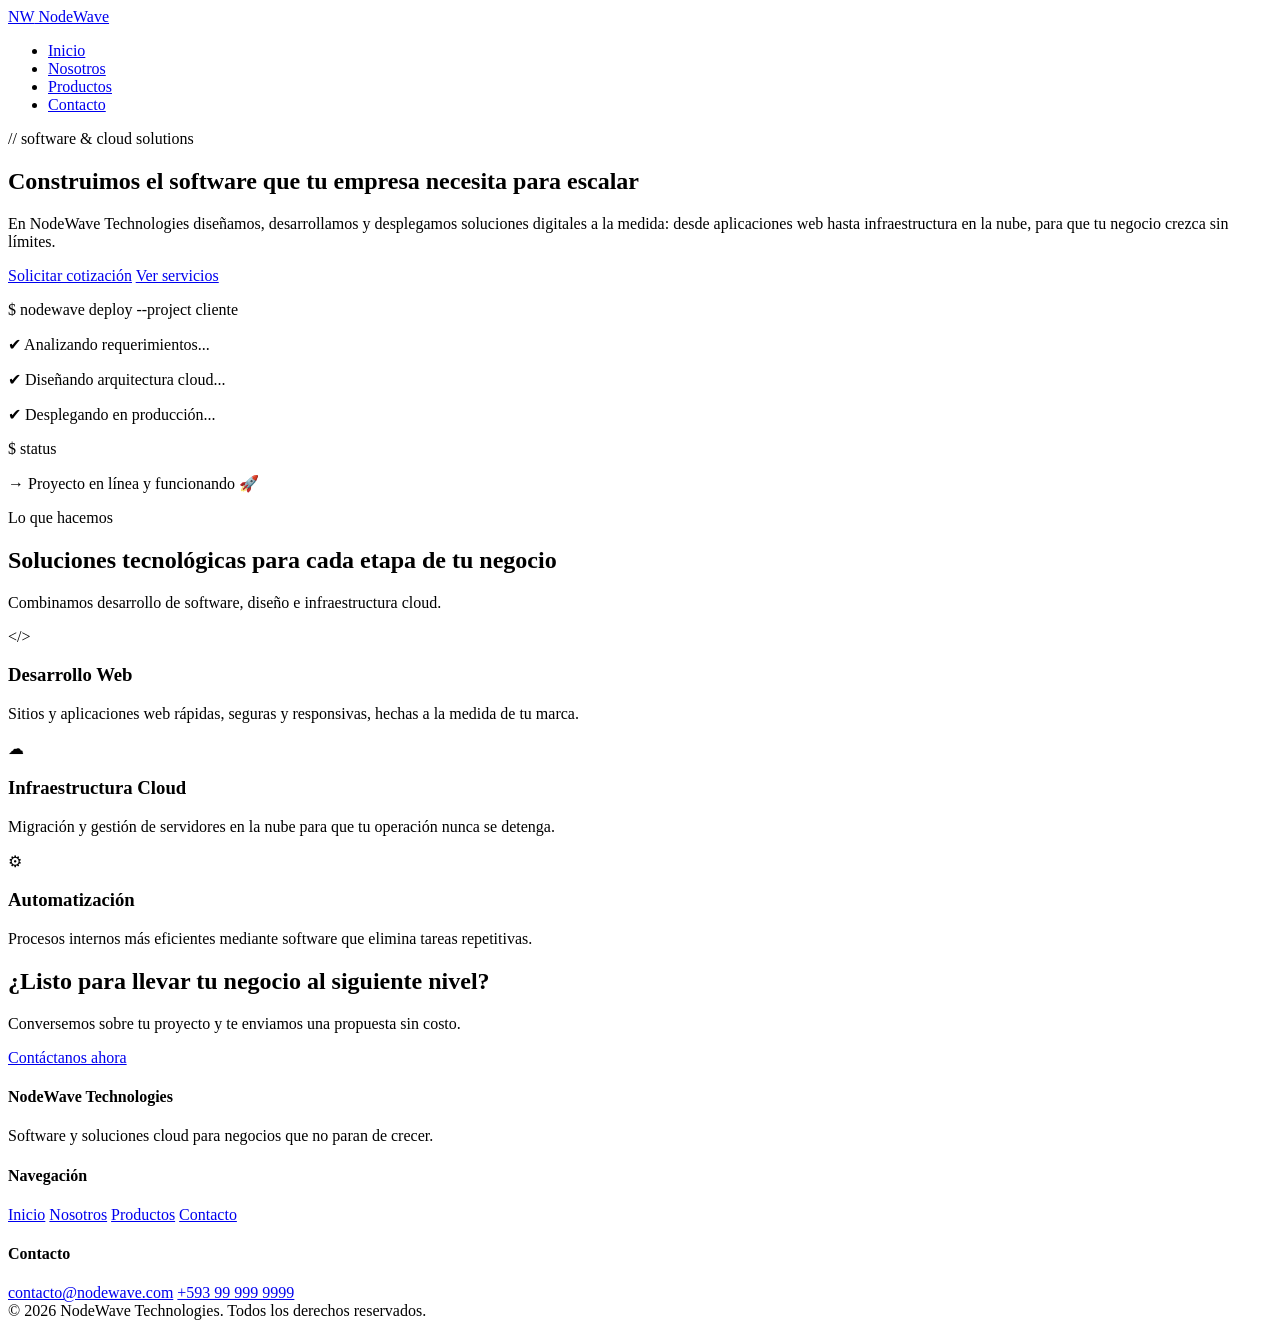
==== index.html @ 9ba6ab9f "CREE INDEX" ====
<!DOCTYPE html>
<html lang="es">
<head>
  <meta charset="UTF-8">
  <meta name="viewport" content="width=device-width, initial-scale=1.0">
  <title>NodeWave Technologies | Software y soluciones cloud</title>
  <link rel="stylesheet" href="assets/css/style.css">
</head>
<body>

  <!-- ===================== HEADER ===================== -->
  <header class="site-header">
    <div class="container nav-wrapper">
      <a href="index.html" class="logo">
        <span class="logo-mark">NW</span>
        NodeWave
      </a>
      <nav>
        <ul class="nav-menu">
          <li><a href="index.html" class="active">Inicio</a></li>
          <li><a href="nosotros.html">Nosotros</a></li>
          <li><a href="productos.html">Productos</a></li>
          <li><a href="contacto.html">Contacto</a></li>
        </ul>
      </nav>
    </div>
  </header>

  <main>
    <!-- ===================== BANNER PRINCIPAL ===================== -->
    <section class="hero container">
      <div class="hero-grid">
        <div class="hero-text">
          <p class="eyebrow">// software &amp; cloud solutions</p>
          <h1>Construimos el software que tu empresa necesita para escalar</h1>
          <p>
            En NodeWave Technologies diseñamos, desarrollamos y desplegamos
            soluciones digitales a la medida: desde aplicaciones web hasta
            infraestructura en la nube, para que tu negocio crezca sin límites.
          </p>
          <div class="hero-actions">
            <a href="contacto.html" class="btn btn-primary">Solicitar cotización</a>
            <a href="productos.html" class="btn btn-outline">Ver servicios</a>
          </div>
        </div>

        <!-- Elemento distintivo: panel tipo terminal -->
        <div class="terminal">
          <div class="terminal-bar">
            <span class="terminal-dot"></span>
            <span class="terminal-dot"></span>
            <span class="terminal-dot"></span>
          </div>
          <div class="terminal-body">
            <p class="line"><span class="prompt">$</span> nodewave deploy --project cliente</p>
            <p class="line result">✔ Analizando requerimientos...</p>
            <p class="line result">✔ Diseñando arquitectura cloud...</p>
            <p class="line result">✔ Desplegando en producción...</p>
            <p class="line"><span class="prompt">$</span> status</p>
            <p class="line result">→ Proyecto en línea y funcionando 🚀</p>
          </div>
        </div>
      </div>
    </section>

    <!-- ===================== SERVICIOS DESTACADOS ===================== -->
    <section class="destacados container">
      <div class="section-title">
        <p class="eyebrow">Lo que hacemos</p>
        <h2>Soluciones tecnológicas para cada etapa de tu negocio</h2>
        <p>Combinamos desarrollo de software, diseño e infraestructura cloud.</p>
      </div>

      <div class="card-grid">
        <div class="service-card">
          <div class="service-icon">&lt;/&gt;</div>
          <h3>Desarrollo Web</h3>
          <p>Sitios y aplicaciones web rápidas, seguras y responsivas, hechas a la medida de tu marca.</p>
        </div>

        <div class="service-card">
          <div class="service-icon">☁</div>
          <h3>Infraestructura Cloud</h3>
          <p>Migración y gestión de servidores en la nube para que tu operación nunca se detenga.</p>
        </div>

        <div class="service-card">
          <div class="service-icon">⚙</div>
          <h3>Automatización</h3>
          <p>Procesos internos más eficientes mediante software que elimina tareas repetitivas.</p>
        </div>
      </div>
    </section>

    <!-- ===================== CTA FINAL ===================== -->
    <section class="container">
      <div class="cta-band">
        <h2>¿Listo para llevar tu negocio al siguiente nivel?</h2>
        <p>Conversemos sobre tu proyecto y te enviamos una propuesta sin costo.</p>
        <a href="contacto.html" class="btn btn-primary">Contáctanos ahora</a>
      </div>
    </section>
  </main>

  <!-- ===================== FOOTER ===================== -->
  <footer class="site-footer container">
    <div class="footer-grid">
      <div>
        <h4>NodeWave Technologies</h4>
        <p>Software y soluciones cloud para negocios que no paran de crecer.</p>
      </div>
      <div>
        <h4>Navegación</h4>
        <a href="index.html">Inicio</a>
        <a href="nosotros.html">Nosotros</a>
        <a href="productos.html">Productos</a>
        <a href="contacto.html">Contacto</a>
      </div>
      <div>
        <h4>Contacto</h4>
        <a href="mailto:contacto@nodewave.com">contacto@nodewave.com</a>
        <a href="tel:+593999999999">+593 99 999 9999</a>
      </div>
    </div>
    <div class="footer-bottom">
      © 2026 NodeWave Technologies. Todos los derechos reservados.
    </div>
  </footer>

</body>
</html>
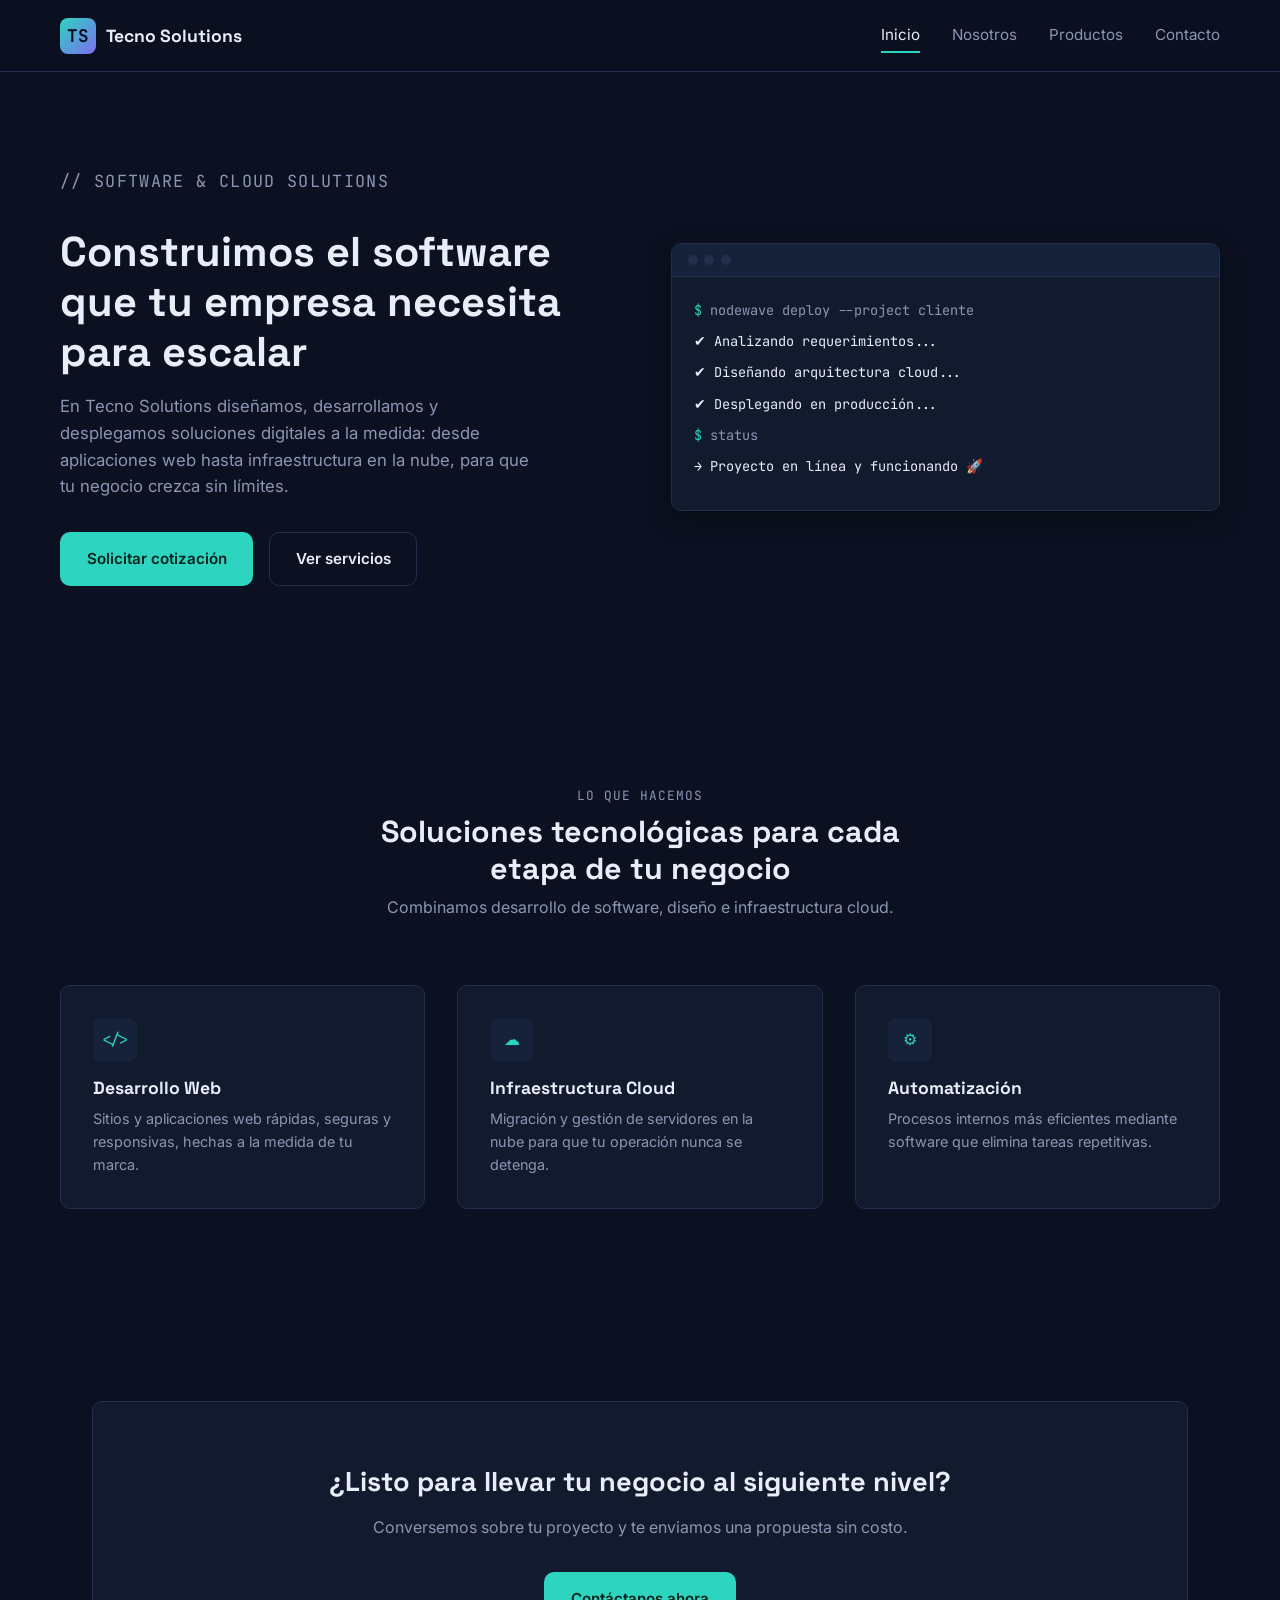
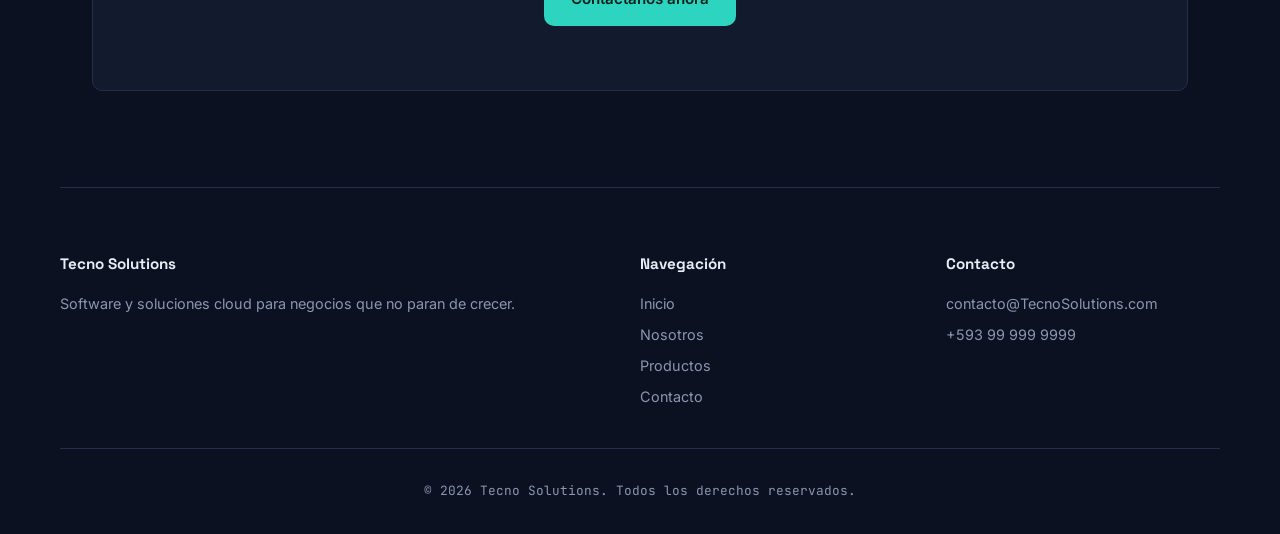
==== commit 28222edd: "Modificacion y actualizacion archivos" ====
--- a/index.html
+++ b/index.html
@@ -3,7 +3,7 @@
 <head>
   <meta charset="UTF-8">
   <meta name="viewport" content="width=device-width, initial-scale=1.0">
-  <title>NodeWave Technologies | Software y soluciones cloud</title>
+  <title>Tecno Solutions | Software y soluciones cloud</title>
   <link rel="stylesheet" href="assets/css/style.css">
 </head>
 <body>
@@ -12,8 +12,8 @@
   <header class="site-header">
     <div class="container nav-wrapper">
       <a href="index.html" class="logo">
-        <span class="logo-mark">NW</span>
-        NodeWave
+        <span class="logo-mark">TS</span>
+        Tecno Solutions
       </a>
       <nav>
         <ul class="nav-menu">
@@ -34,7 +34,7 @@
           <p class="eyebrow">// software &amp; cloud solutions</p>
           <h1>Construimos el software que tu empresa necesita para escalar</h1>
           <p>
-            En NodeWave Technologies diseñamos, desarrollamos y desplegamos
+            En Tecno Solutions diseñamos, desarrollamos y desplegamos
             soluciones digitales a la medida: desde aplicaciones web hasta
             infraestructura en la nube, para que tu negocio crezca sin límites.
           </p>
@@ -106,7 +106,7 @@
   <footer class="site-footer container">
     <div class="footer-grid">
       <div>
-        <h4>NodeWave Technologies</h4>
+        <h4>Tecno Solutions</h4>
         <p>Software y soluciones cloud para negocios que no paran de crecer.</p>
       </div>
       <div>
@@ -118,12 +118,12 @@
       </div>
       <div>
         <h4>Contacto</h4>
-        <a href="mailto:contacto@nodewave.com">contacto@nodewave.com</a>
+        <a href="mailto:contacto@TecnoSolutions.com">contacto@TecnoSolutions.com</a>
         <a href="tel:+593999999999">+593 99 999 9999</a>
       </div>
     </div>
     <div class="footer-bottom">
-      © 2026 NodeWave Technologies. Todos los derechos reservados.
+      © 2026 Tecno Solutions. Todos los derechos reservados.
     </div>
   </footer>
 
--- a/assets/css/style.css
+++ b/assets/css/style.css
@@ -0,0 +1,602 @@
+/* =========================================================
+   NODEWAVE TECHNOLOGIES — style.css
+   Hoja de estilos BASE COMPARTIDA para todo el sitio.
+   Todos los integrantes usan este archivo. Si necesitas
+   agregar estilos SOLO para tu página, añádelos al final,
+   en la sección "ESTILOS ESPECÍFICOS" con un comentario
+   indicando tu nombre y tu página.
+   ========================================================= */
+
+@import url('https://fonts.googleapis.com/css2?family=Space+Grotesk:wght@500;600;700&family=Inter:wght@400;500;600&family=JetBrains+Mono:wght@400;500&display=swap');
+
+:root {
+  /* Paleta */
+  --bg-primary: #0B1120;
+  --bg-secondary: #121A2E;
+  --bg-panel: #16213A;
+  --border-subtle: #232E4A;
+  --accent-teal: #2DD4BF;
+  --accent-violet: #7C6FF0;
+  --text-primary: #E8EDF7;
+  --text-muted: #8B96B3;
+
+  /* Tipografía */
+  --font-display: 'Space Grotesk', sans-serif;
+  --font-body: 'Inter', sans-serif;
+  --font-mono: 'JetBrains Mono', monospace;
+
+  /* Espaciado */
+  --space-xs: 0.5rem;
+  --space-sm: 1rem;
+  --space-md: 2rem;
+  --space-lg: 4rem;
+  --space-xl: 6rem;
+
+  --radius: 10px;
+  --shadow-card: 0 8px 24px rgba(0, 0, 0, 0.35);
+}
+
+/* ---------- Reset básico ---------- */
+* {
+  margin: 0;
+  padding: 0;
+  box-sizing: border-box;
+}
+
+html {
+  scroll-behavior: smooth;
+}
+
+body {
+  background-color: var(--bg-primary);
+  color: var(--text-primary);
+  font-family: var(--font-body);
+  line-height: 1.6;
+}
+
+img {
+  max-width: 100%;
+  display: block;
+}
+
+a {
+  color: inherit;
+  text-decoration: none;
+}
+
+ul {
+  list-style: none;
+}
+
+h1, h2, h3 {
+  font-family: var(--font-display);
+  font-weight: 700;
+  line-height: 1.2;
+}
+
+.eyebrow {
+  font-family: var(--font-mono);
+  font-size: 0.8rem;
+  letter-spacing: 0.08em;
+  color: var(--accent-teal);
+  text-transform: uppercase;
+}
+
+.container {
+  max-width: 1160px;
+  margin: 0 auto;
+  padding: 0 var(--space-md);
+}
+
+/* ---------- Botones ---------- */
+.btn {
+  display: inline-block;
+  padding: 0.85rem 1.6rem;
+  border-radius: var(--radius);
+  font-family: var(--font-body);
+  font-weight: 600;
+  font-size: 0.95rem;
+  border: 1px solid transparent;
+  cursor: pointer;
+  transition: transform 0.15s ease, background-color 0.15s ease, border-color 0.15s ease;
+}
+
+.btn-primary {
+  background-color: var(--accent-teal);
+  color: #05221D;
+}
+
+.btn-primary:hover {
+  background-color: #24bfab;
+  transform: translateY(-2px);
+}
+
+.btn-outline {
+  background-color: transparent;
+  color: var(--text-primary);
+  border-color: var(--border-subtle);
+}
+
+.btn-outline:hover {
+  border-color: var(--accent-teal);
+  color: var(--accent-teal);
+  transform: translateY(-2px);
+}
+
+/* ---------- Header / Navegación ---------- */
+.site-header {
+  position: sticky;
+  top: 0;
+  z-index: 10;
+  background-color: rgba(11, 17, 32, 0.92);
+  backdrop-filter: blur(6px);
+  border-bottom: 1px solid var(--border-subtle);
+}
+
+.nav-wrapper {
+  display: flex;
+  align-items: center;
+  justify-content: space-between;
+  padding: 1.1rem 0;
+}
+
+.logo {
+  display: flex;
+  align-items: center;
+  gap: 0.6rem;
+  font-family: var(--font-display);
+  font-size: 1.1rem;
+  font-weight: 700;
+}
+
+.logo-mark {
+  display: flex;
+  align-items: center;
+  justify-content: center;
+  width: 36px;
+  height: 36px;
+  border-radius: 8px;
+  background: linear-gradient(135deg, var(--accent-teal), var(--accent-violet));
+  color: #06111F;
+  font-family: var(--font-mono);
+  font-weight: 700;
+}
+
+.nav-menu {
+  display: flex;
+  gap: var(--space-md);
+}
+
+.nav-menu a {
+  font-size: 0.95rem;
+  color: var(--text-muted);
+  padding: 0.4rem 0;
+  border-bottom: 2px solid transparent;
+  transition: color 0.15s ease, border-color 0.15s ease;
+}
+
+.nav-menu a:hover,
+.nav-menu a.active {
+  color: var(--text-primary);
+  border-bottom-color: var(--accent-teal);
+}
+
+/* ---------- Footer ---------- */
+.site-footer {
+  border-top: 1px solid var(--border-subtle);
+  padding: var(--space-lg) 0 var(--space-md);
+  margin-top: var(--space-xl);
+}
+
+.footer-grid {
+  display: grid;
+  grid-template-columns: 2fr 1fr 1fr;
+  gap: var(--space-md);
+  margin-bottom: var(--space-md);
+}
+
+.footer-grid h4 {
+  font-family: var(--font-display);
+  font-size: 0.95rem;
+  margin-bottom: var(--space-sm);
+  color: var(--text-primary);
+}
+
+.footer-grid p,
+.footer-grid a {
+  color: var(--text-muted);
+  font-size: 0.9rem;
+  display: block;
+  margin-bottom: 0.5rem;
+}
+
+.footer-grid a:hover {
+  color: var(--accent-teal);
+}
+
+.footer-bottom {
+  text-align: center;
+  font-size: 0.8rem;
+  color: var(--text-muted);
+  padding-top: var(--space-md);
+  border-top: 1px solid var(--border-subtle);
+  font-family: var(--font-mono);
+}
+
+/* ---------- Responsive (base) ---------- */
+@media (max-width: 768px) {
+  .nav-menu {
+    gap: var(--space-sm);
+    flex-wrap: wrap;
+  }
+
+  .footer-grid {
+    grid-template-columns: 1fr;
+  }
+}
+
+/* =========================================================
+   ESTILOS ESPECÍFICOS POR PÁGINA
+   Cada integrante agrega su bloque aquí abajo con su nombre.
+   ========================================================= */
+
+/* ---- INDEX (Persona 1) ---- */
+
+.hero {
+  padding: var(--space-xl) 0;
+}
+
+.hero-grid {
+  display: flex;
+  align-items: center;
+  gap: var(--space-lg);
+}
+
+.hero-text {
+  flex: 1;
+}
+
+.hero-text h1 {
+  font-size: 2.6rem;
+  margin: var(--space-sm) 0 var(--space-sm);
+}
+
+.hero-text p {
+  color: var(--text-muted);
+  font-size: 1.05rem;
+  max-width: 480px;
+  margin-bottom: var(--space-md);
+}
+
+.hero-actions {
+  display: flex;
+  gap: var(--space-sm);
+}
+
+/* Panel tipo terminal — elemento distintivo del diseño */
+.terminal {
+  flex: 1;
+  background-color: var(--bg-secondary);
+  border: 1px solid var(--border-subtle);
+  border-radius: var(--radius);
+  box-shadow: var(--shadow-card);
+  overflow: hidden;
+}
+
+.terminal-bar {
+  display: flex;
+  align-items: center;
+  gap: 0.4rem;
+  padding: 0.7rem 1rem;
+  background-color: var(--bg-panel);
+  border-bottom: 1px solid var(--border-subtle);
+}
+
+.terminal-dot {
+  width: 10px;
+  height: 10px;
+  border-radius: 50%;
+  background-color: var(--border-subtle);
+}
+
+.terminal-body {
+  padding: 1.4rem;
+  font-family: var(--font-mono);
+  font-size: 0.85rem;
+  color: var(--text-muted);
+}
+
+.terminal-body .line {
+  margin-bottom: 0.6rem;
+}
+
+.terminal-body .prompt {
+  color: var(--accent-teal);
+}
+
+.terminal-body .result {
+  color: var(--text-primary);
+}
+
+.section-title {
+  text-align: center;
+  max-width: 560px;
+  margin: 0 auto var(--space-lg);
+}
+
+.section-title h2 {
+  font-size: 1.9rem;
+  margin-top: var(--space-xs);
+}
+
+.section-title p {
+  color: var(--text-muted);
+  margin-top: var(--space-xs);
+}
+
+.destacados {
+  padding: var(--space-xl) 0;
+}
+
+.card-grid {
+  display: grid;
+  grid-template-columns: repeat(3, 1fr);
+  gap: var(--space-md);
+}
+
+.service-card {
+  background-color: var(--bg-secondary);
+  border: 1px solid var(--border-subtle);
+  border-radius: var(--radius);
+  padding: var(--space-md);
+  transition: transform 0.18s ease, border-color 0.18s ease;
+}
+
+.service-card:hover {
+  transform: translateY(-4px);
+  border-color: var(--accent-teal);
+}
+
+.service-icon {
+  width: 44px;
+  height: 44px;
+  display: flex;
+  align-items: center;
+  justify-content: center;
+  border-radius: 8px;
+  background-color: var(--bg-panel);
+  font-family: var(--font-mono);
+  color: var(--accent-teal);
+  margin-bottom: var(--space-sm);
+}
+
+.service-card h3 {
+  font-size: 1.1rem;
+  margin-bottom: 0.5rem;
+}
+
+.service-card p {
+  color: var(--text-muted);
+  font-size: 0.9rem;
+}
+
+.cta-band {
+  background-color: var(--bg-secondary);
+  border: 1px solid var(--border-subtle);
+  border-radius: var(--radius);
+  padding: var(--space-lg);
+  text-align: center;
+  margin: var(--space-xl) 0;
+}
+
+.cta-band h2 {
+  font-size: 1.7rem;
+  margin-bottom: var(--space-sm);
+}
+
+.cta-band p {
+  color: var(--text-muted);
+  margin-bottom: var(--space-md);
+}
+
+@media (max-width: 768px) {
+  .hero-grid {
+    flex-direction: column;
+  }
+
+  .hero-text h1 {
+    font-size: 2rem;
+  }
+
+  .card-grid {
+    grid-template-columns: 1fr;
+  }
+}
+
+/* ---- NOSOTROS (Persona 2) ---- */
+
+.portada {
+  background-color: var(--bg-secondary);
+  border-bottom: 1px solid var(--border-subtle);
+  min-height: 350px;
+  display: flex;
+  justify-content: center;
+  align-items: center;
+  text-align: center;
+  padding: 40px 20px;
+}
+
+.portada h1 {
+  font-size: 48px;
+  margin-bottom: 15px;
+}
+
+.portada p {
+  font-size: 20px;
+  max-width: 700px;
+  margin: auto;
+  color: #C6CEE0;
+}
+
+.contenedor {
+  width: 85%;
+  max-width: 1100px;
+  margin: 50px auto;
+}
+
+.seccion {
+  background-color: #ffffff;
+  padding: 35px;
+  margin-bottom: 30px;
+  border-radius: var(--radius);
+  box-shadow: var(--shadow-card);
+}
+
+.seccion h2 {
+  color: var(--bg-primary);
+  font-size: 30px;
+  margin-bottom: 18px;
+  border-left: 5px solid var(--accent-teal);
+  padding-left: 12px;
+}
+
+.seccion p {
+  font-size: 17px;
+  text-align: justify;
+  color: #3A4257;
+}
+
+.mision-vision {
+  display: grid;
+  grid-template-columns: 1fr 1fr;
+  gap: 25px;
+  margin-bottom: 30px;
+}
+
+.tarjeta {
+  background-color: #ffffff;
+  padding: 30px;
+  border-radius: var(--radius);
+  box-shadow: var(--shadow-card);
+}
+
+.tarjeta h2 {
+  color: var(--bg-primary);
+  margin-bottom: 15px;
+}
+
+.tarjeta p {
+  text-align: justify;
+  color: #3A4257;
+}
+
+.valores {
+  display: grid;
+  grid-template-columns: repeat(4, 1fr);
+  gap: 20px;
+}
+
+.valor {
+  background-color: var(--bg-panel);
+  border: 1px solid var(--border-subtle);
+  padding: 25px 15px;
+  border-radius: var(--radius);
+  text-align: center;
+  transition: transform 0.18s ease, border-color 0.18s ease;
+}
+
+.valor:hover {
+  transform: translateY(-4px);
+  border-color: var(--accent-teal);
+}
+
+.valor h3 {
+  color: var(--accent-teal);
+  margin-bottom: 10px;
+}
+
+.valor p {
+  font-size: 14px;
+  color: #C6CEE0;
+}
+
+.equipo {
+  display: grid;
+  grid-template-columns: repeat(4, 1fr);
+  gap: 20px;
+  margin-top: 25px;
+}
+
+.miembro {
+  background-color: #f4f7fb;
+  padding: 25px 15px;
+  border-radius: var(--radius);
+  text-align: center;
+  border: 1px solid #dde3ee;
+  transition: transform 0.18s ease, border-color 0.18s ease;
+}
+
+.miembro:hover {
+  transform: translateY(-4px);
+  border-color: var(--accent-teal);
+}
+
+.miembro .foto {
+  width: 90px;
+  height: 90px;
+  background: linear-gradient(135deg, var(--accent-teal), var(--accent-violet));
+  border-radius: 50%;
+  margin: 0 auto 15px;
+  display: flex;
+  justify-content: center;
+  align-items: center;
+  color: #06111F;
+  font-family: var(--font-display);
+  font-size: 30px;
+  font-weight: 700;
+}
+
+.miembro h3 {
+  color: var(--bg-primary);
+  margin-bottom: 5px;
+}
+
+.miembro p {
+  font-size: 14px;
+  color: #666;
+}
+
+@media (max-width: 800px) {
+  .mision-vision {
+    grid-template-columns: 1fr;
+  }
+
+  .valores {
+    grid-template-columns: 1fr 1fr;
+  }
+
+  .equipo {
+    grid-template-columns: 1fr 1fr;
+  }
+}
+
+@media (max-width: 500px) {
+  .valores,
+  .equipo {
+    grid-template-columns: 1fr;
+  }
+
+  .contenedor {
+    width: 92%;
+  }
+
+  .seccion {
+    padding: 25px;
+  }
+}
+
+/* ---- PRODUCTOS / SERVICIOS (Persona 3) ---- */
+/* Agrega aquí tus estilos específicos */
+
+/* ---- CONTACTO (Persona 4) ---- */
+/* Agrega aquí tus estilos específicos */
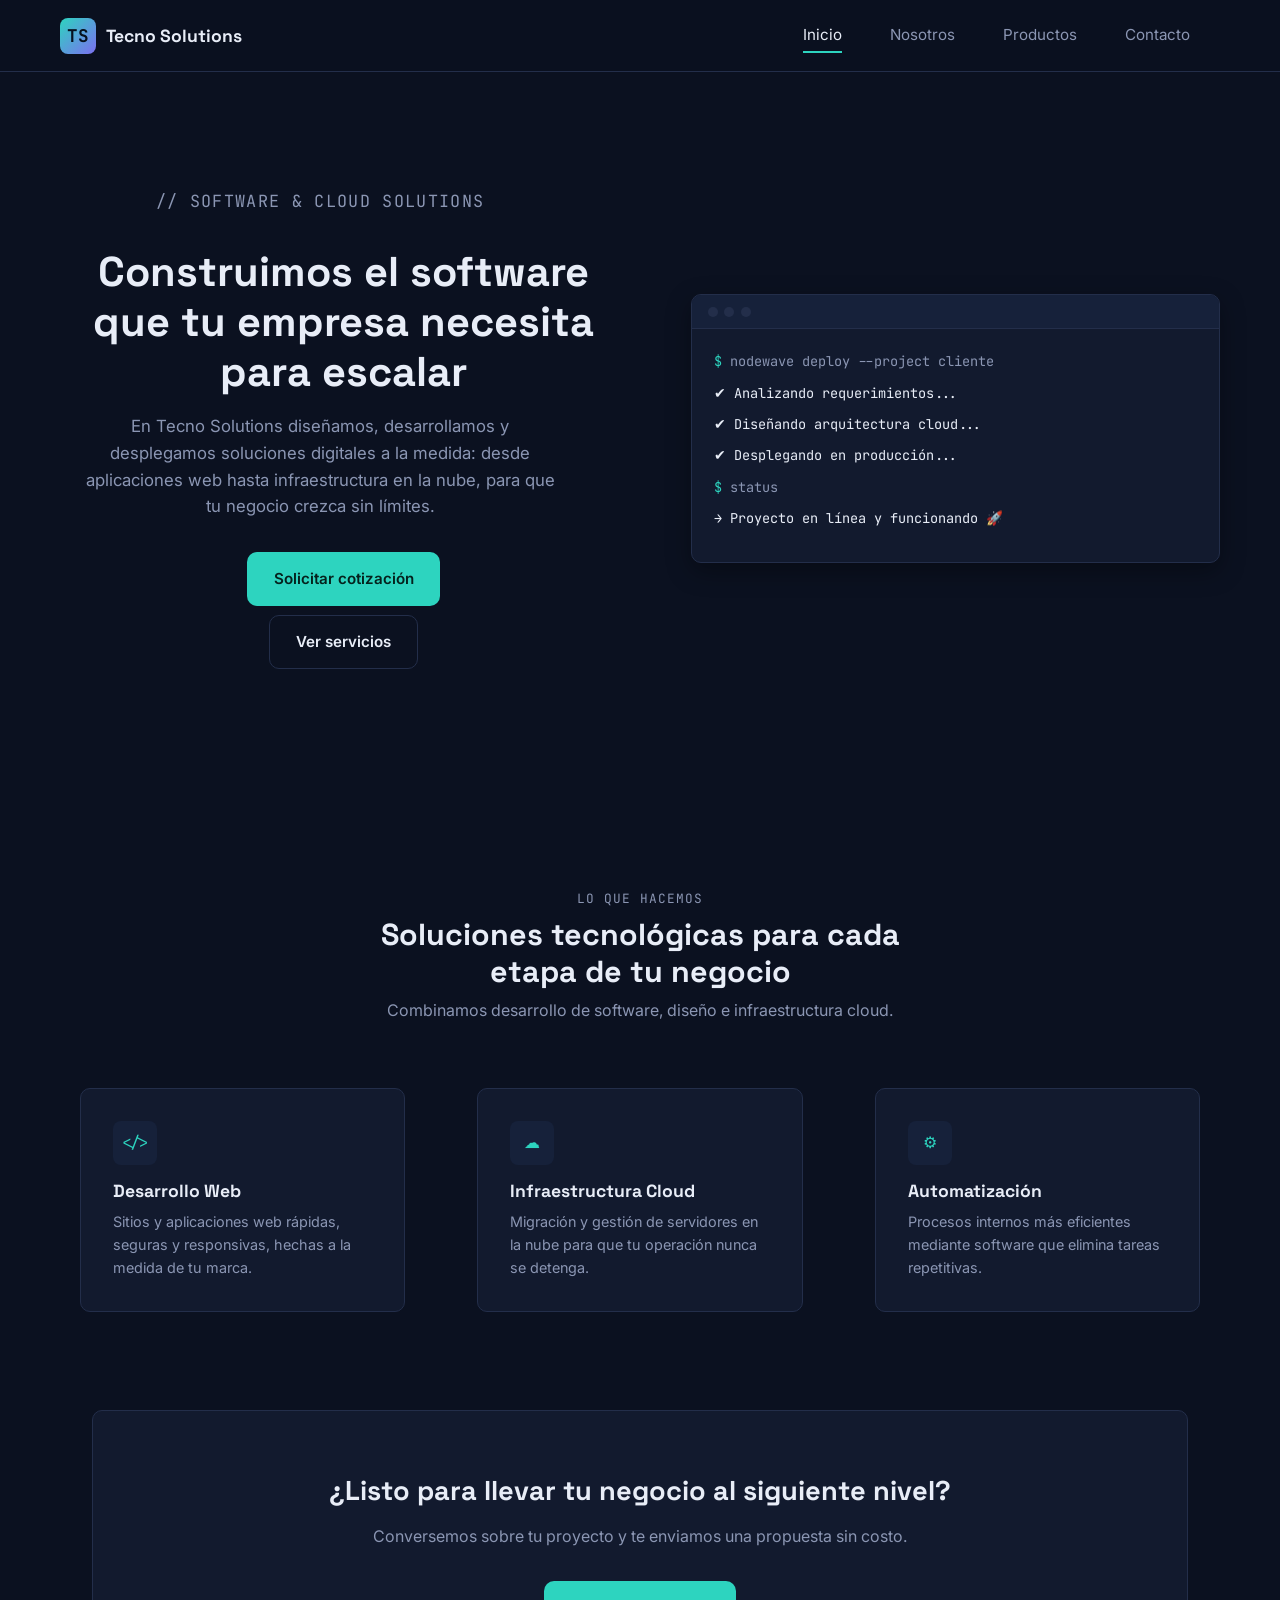
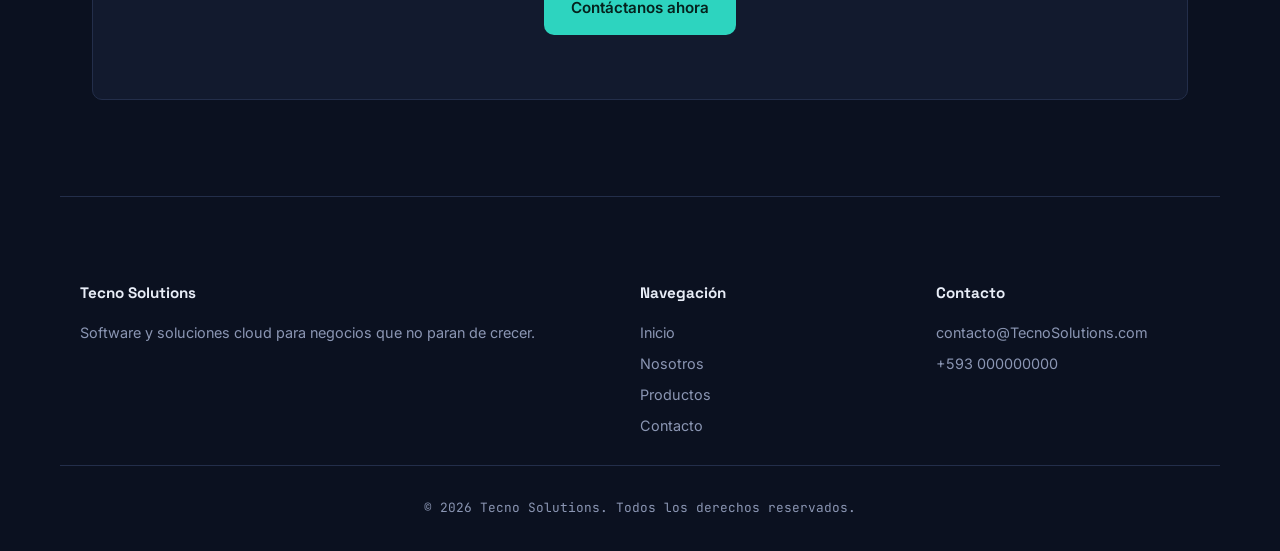
==== commit 222a0371: "Modificaciones finales" ====
--- a/index.html
+++ b/index.html
@@ -8,7 +8,6 @@
 </head>
 <body>
 
-  <!-- ===================== HEADER ===================== -->
   <header class="site-header">
     <div class="container nav-wrapper">
       <a href="index.html" class="logo">
@@ -27,7 +26,7 @@
   </header>
 
   <main>
-    <!-- ===================== BANNER PRINCIPAL ===================== -->
+
     <section class="hero container">
       <div class="hero-grid">
         <div class="hero-text">
@@ -39,12 +38,11 @@
             infraestructura en la nube, para que tu negocio crezca sin límites.
           </p>
           <div class="hero-actions">
-            <a href="contacto.html" class="btn btn-primary">Solicitar cotización</a>
-            <a href="productos.html" class="btn btn-outline">Ver servicios</a>
+            <a href="contacto.html" class="btn btn-solicitar">Solicitar cotización</a>
+            <a href="productos.html" class="btn btn-online">Ver servicios</a>
           </div>
         </div>
 
-        <!-- Elemento distintivo: panel tipo terminal -->
         <div class="terminal">
           <div class="terminal-bar">
             <span class="terminal-dot"></span>
@@ -63,7 +61,7 @@
       </div>
     </section>
 
-    <!-- ===================== SERVICIOS DESTACADOS ===================== -->
+
     <section class="destacados container">
       <div class="section-title">
         <p class="eyebrow">Lo que hacemos</p>
@@ -79,30 +77,28 @@
         </div>
 
         <div class="service-card">
-          <div class="service-icon">☁</div>
+          <div class="service-icon">&#9729;</div>
           <h3>Infraestructura Cloud</h3>
           <p>Migración y gestión de servidores en la nube para que tu operación nunca se detenga.</p>
         </div>
 
         <div class="service-card">
-          <div class="service-icon">⚙</div>
+          <div class="service-icon">&#9881;</div>
           <h3>Automatización</h3>
           <p>Procesos internos más eficientes mediante software que elimina tareas repetitivas.</p>
         </div>
       </div>
     </section>
 
-    <!-- ===================== CTA FINAL ===================== -->
     <section class="container">
       <div class="cta-band">
         <h2>¿Listo para llevar tu negocio al siguiente nivel?</h2>
         <p>Conversemos sobre tu proyecto y te enviamos una propuesta sin costo.</p>
-        <a href="contacto.html" class="btn btn-primary">Contáctanos ahora</a>
+        <a href="contacto.html" class="btn btn-solicitar">Contáctanos ahora</a>
       </div>
     </section>
   </main>
 
-  <!-- ===================== FOOTER ===================== -->
   <footer class="site-footer container">
     <div class="footer-grid">
       <div>
@@ -119,7 +115,7 @@
       <div>
         <h4>Contacto</h4>
         <a href="mailto:contacto@TecnoSolutions.com">contacto@TecnoSolutions.com</a>
-        <a href="tel:+593999999999">+593 99 999 9999</a>
+        <a href="tel:+593000000000">+593 000000000</a>
       </div>
     </div>
     <div class="footer-bottom">
--- a/assets/css/style.css
+++ b/assets/css/style.css
@@ -1,8 +1,8 @@
 /* =========================================================
-   NODEWAVE TECHNOLOGIES — style.css
+   Tecno Solutions — style.css
    Hoja de estilos BASE COMPARTIDA para todo el sitio.
-   Todos los integrantes usan este archivo. Si necesitas
-   agregar estilos SOLO para tu página, añádelos al final,
+   Todos los integrantes usan este archivo. Si necesitan
+   agregar estilos SOLO para su página, los añade donde les corresponda,
    en la sección "ESTILOS ESPECÍFICOS" con un comentario
    indicando tu nombre y tu página.
    ========================================================= */
@@ -36,7 +36,6 @@
   --shadow-card: 0 8px 24px rgba(0, 0, 0, 0.35);
 }
 
-/* ---------- Reset básico ---------- */
 * {
   margin: 0;
   padding: 0;
@@ -101,23 +100,23 @@
   transition: transform 0.15s ease, background-color 0.15s ease, border-color 0.15s ease;
 }
 
-.btn-primary {
+.btn-solicitar {
   background-color: var(--accent-teal);
   color: #05221D;
 }
 
-.btn-primary:hover {
+.btn-solicitar:hover {
   background-color: #24bfab;
   transform: translateY(-2px);
 }
 
-.btn-outline {
+.btn-online {
   background-color: transparent;
   color: var(--text-primary);
   border-color: var(--border-subtle);
 }
 
-.btn-outline:hover {
+.btn-online:hover {
   border-color: var(--accent-teal);
   color: var(--accent-teal);
   transform: translateY(-2px);
@@ -240,7 +239,9 @@
    Cada integrante agrega su bloque aquí abajo con su nombre.
    ========================================================= */
 
-/* ---- INDEX (Persona 1) ---- */
+/* ---- INDEX (Jonathan Leonel Verdesoto) ---- */
+/* Agrega aquí tus estilos específicos */
+
 
 .hero {
   padding: var(--space-xl) 0;
@@ -273,7 +274,7 @@
   gap: var(--space-sm);
 }
 
-/* Panel tipo terminal — elemento distintivo del diseño */
+/* Panel tipo terminal ( agregado con mucho esfuerzo en base a investigacion ya que se visualiza un diseño muy profesional*/
 .terminal {
   flex: 1;
   background-color: var(--bg-secondary);
@@ -413,7 +414,9 @@
   }
 }
 
-/* ---- NOSOTROS (Persona 2) ---- */
+/* ---- NOSOTROS (Jeffersn Torres Villamar) ---- */
+/* Agrega aquí tus estilos específicos */
+
 
 .portada {
   background-color: var(--bg-secondary);
@@ -595,8 +598,504 @@
   }
 }
 
-/* ---- PRODUCTOS / SERVICIOS (Persona 3) ---- */
+/* ---- PRODUCTOS  (Sara Naranjo Naranjo) ---- */
 /* Agrega aquí tus estilos específicos */
 
-/* ---- CONTACTO (Persona 4) ---- */
-/* Agrega aquí tus estilos específicos */+.nombre-tienda {
+  text-align: center;
+  font-family: var(--font-display);
+  font-size: 1.8rem;
+  padding: var(--space-lg) 0 0;
+}
+ 
+.titulo-seccion {
+  text-align: center;
+  font-family: var(--font-display);
+  font-size: 2.2rem;
+  padding: var(--space-sm) 0 var(--space-lg);
+}
+ 
+.product-grid {
+  display: grid;
+  grid-template-columns: repeat(3, 1fr);
+  gap: var(--space-md);
+  max-width: 1160px;
+  margin: 0 auto var(--space-xl);
+  padding: 0 var(--space-md);
+}
+ 
+.producto {
+  align-items: center;
+  background-color: var(--bg-secondary);
+  border: 1px solid var(--border-subtle);
+  border-radius: var(--radius);
+  overflow: hidden;
+  display: flex;
+  flex-direction: column;
+  box-shadow: var(--shadow-card);
+  transition: transform 0.2s ease, border-color 0.2s ease, box-shadow 0.2s ease;
+}
+ 
+.producto:hover {
+  transform: translateY(-6px);
+  border-color: var(--accent-teal);
+  box-shadow: 0 14px 32px rgba(0, 0, 0, 0.45);
+}
+ 
+.producto img {
+  width: 100%;
+  height: 190px;
+  object-fit: cover;
+  background-color: var(--bg-panel);
+}
+ 
+.producto h3 {
+  font-size: 1.05rem;
+  font-weight: 600;
+  padding: var(--space-md) var(--space-md) 0;
+  text-align: left;
+}
+ 
+.producto .precio {
+  display: inline-block;
+  margin: var(--space-sm) var(--space-md) 0;
+  padding: 0.3rem 0.8rem;
+  border-radius: 999px;
+  background-color: rgba(45, 212, 191, 0.12);
+  font-family: var(--font-mono);
+  color: var(--accent-teal);
+  font-size: 0.9rem;
+  font-weight: 600;
+}
+ 
+.btn-comprar {
+  margin: var(--space-md);
+  margin-top: var(--space-sm);
+  padding: 0.75rem 1.4rem;
+  border-radius: var(--radius);
+  background-color: var(--accent-teal);
+  color: #05221D;
+  font-family: var(--font-body);
+  font-weight: 600;
+  font-size: 0.9rem;
+  border: none;
+  cursor: pointer;
+  transition: transform 0.15s ease, background-color 0.15s ease;
+}
+ 
+.btn-comprar:hover {
+  background-color: #24bfab;
+  transform: translateY(-2px);
+}
+ 
+/* ---- CONTACTO (Paolo Cuisana) ---- */
+/* Agrega aquí tus estilos específicos */
+ 
+.contacto-hero {
+  padding: var(--space-lg) 0 var(--space-md);
+  text-align: center;
+}
+ 
+.contacto-hero h1 {
+  font-size: 2.4rem;
+  margin-top: var(--space-xs);
+}
+ 
+.contacto-hero p {
+  color: var(--text-muted);
+  max-width: 560px;
+  margin: var(--space-sm) auto 0;
+}
+ 
+.contacto-grid {
+  display: grid;
+  grid-template-columns: 1fr 1.2fr;
+  gap: var(--space-lg);
+  padding: var(--space-md) 0 var(--space-xl);
+}
+ 
+
+.contacto-info-list {
+  display: flex;
+  flex-direction: column;
+  gap: var(--space-sm);
+  margin-bottom: var(--space-md);
+}
+ 
+.contacto-item {
+  display: flex;
+  align-items: flex-start;
+  gap: var(--space-sm);
+  background-color: var(--bg-secondary);
+  border: 1px solid var(--border-subtle);
+  border-radius: var(--radius);
+  padding: var(--space-sm) var(--space-md);
+  transition: border-color 0.18s ease, transform 0.18s ease;
+}
+ 
+.contacto-item:hover {
+  border-color: var(--accent-teal);
+  transform: translateY(-3px);
+}
+ 
+.contacto-icon {
+  flex-shrink: 0;
+  width: 40px;
+  height: 40px;
+  display: flex;
+  align-items: center;
+  justify-content: center;
+  border-radius: 8px;
+  background-color: var(--bg-panel);
+  font-size: 1.1rem;
+}
+ 
+.contacto-item h3 {
+  font-size: 0.95rem;
+  margin-bottom: 0.2rem;
+}
+ 
+.contacto-item p,
+.contacto-item a {
+  font-size: 0.9rem;
+  color: var(--text-muted);
+  display: block;
+}
+ 
+.contacto-item a:hover {
+  color: var(--accent-teal);
+}
+ 
+.contacto-mapa {
+  border-radius: var(--radius);
+  overflow: hidden;
+  border: 1px solid var(--border-subtle);
+  box-shadow: var(--shadow-card);
+}
+ 
+.contacto-mapa img {
+  width: 100%;
+  height: 220px;
+  object-fit: cover;
+}
+ 
+/* Columna derecha: formulario visual */
+.contacto-form-panel {
+  background-color: var(--bg-secondary);
+  border: 1px solid var(--border-subtle);
+  border-radius: var(--radius);
+  box-shadow: var(--shadow-card);
+  padding: var(--space-lg);
+}
+ 
+.contacto-form-panel h2 {
+  font-size: 1.4rem;
+  margin-bottom: var(--space-xs);
+}
+ 
+.contacto-form-panel > p {
+  color: var(--text-muted);
+  font-size: 0.9rem;
+  margin-bottom: var(--space-md);
+}
+ 
+.form-group {
+  margin-bottom: var(--space-md);
+}
+ 
+.form-group label {
+  display: block;
+  font-size: 0.85rem;
+  color: var(--text-muted);
+  margin-bottom: 0.4rem;
+}
+ 
+.form-group input,
+.form-group select,
+.form-group textarea {
+  width: 100%;
+  background-color: var(--bg-primary);
+  border: 1px solid var(--border-subtle);
+  border-radius: 8px;
+  padding: 0.75rem 1rem;
+  color: var(--text-primary);
+  font-family: var(--font-body);
+  font-size: 0.95rem;
+  transition: border-color 0.15s ease;
+}
+ 
+.form-group input:focus,
+.form-group select:focus,
+.form-group textarea:focus {
+  outline: none;
+  border-color: var(--accent-teal);
+}
+ 
+.form-group textarea {
+  resize: vertical;
+  min-height: 120px;
+}
+ 
+.form-row {
+  display: flex;
+  gap: var(--space-sm);
+}
+ 
+.form-row .form-group {
+  flex: 1;
+}
+ 
+ 
+/* =========================================================
+   RESPONSIVE — breakpoints únicos para todo el sitio
+   Tablet (≤1024px) → Tablet chica / mobile ancho (≤768px)
+   → Celular (≤600px, navbar en columna)
+   ========================================================= */
+ 
+/* ---------- Tablet (≤1024px): grids pasan a 2 columnas ---------- */
+@media (max-width: 1024px) {
+  .card-grid,
+  .product-grid,
+  .valores,
+  .equipo {
+    grid-template-columns: 1fr 1fr;
+  }
+ 
+  .footer-grid {
+    grid-template-columns: 1fr 1fr;
+  }
+}
+
+  .nav-menu {
+    margin-right: 30px;
+    flex-direction: right;
+    width: 100%;
+    gap: 3.0rem;
+  }
+ 
+/* ---------- Mobile ancho / tablet vertical (≤768px) ---------- */
+@media (max-width: 768px) {
+  .hero-grid {
+    flex-direction: column;
+  }
+ 
+  .hero-text h1 {
+    font-size: 2rem;
+  }
+ 
+  .mision-vision {
+    grid-template-columns: 1fr;
+  }
+ 
+  .card-grid,
+  .product-grid,
+  .valores,
+  .equipo {
+    grid-template-columns: 1fr;
+  }
+ 
+  .contacto-grid {
+    grid-template-columns: 1fr;
+  }
+ 
+  .footer-grid {
+    grid-template-columns: 1fr;
+  }
+ 
+  .contenedor {
+    width: 92%;
+  }
+}
+ 
+/* ---------- Celular (≤600px): navbar en columna ---------- */
+@media (max-width: 600px) {
+  .nav-wrapper {
+    flex-direction: column;
+    align-items: flex-start;
+    gap: 1rem;
+    padding: 1rem 0;
+  }
+ 
+  .nav-menu {
+    flex-direction: column;
+    width: 100%;
+    gap: 0.5rem;
+  }
+ 
+  .nav-menu a {
+    display: block;
+    width: 100%;
+    padding: 0.6rem 0;
+    border-bottom: 1px solid var(--border-subtle);
+  }
+ 
+  .nav-menu a:hover,
+  .nav-menu a.active {
+    border-bottom-color: var(--accent-teal);
+  }
+ 
+  .portada h1 {
+    font-size: 32px;
+  }
+ 
+  .portada p {
+    font-size: 16px;
+  }
+ 
+  .seccion,
+  .tarjeta {
+    padding: 22px;
+  }
+ 
+  .seccion h2,
+  .tarjeta h2 {
+    font-size: 24px;
+  }
+ 
+  .nombre-tienda {
+    font-size: 1.4rem;
+  }
+ 
+  .titulo-seccion {
+    font-size: 1.7rem;
+  }
+ 
+  .form-row {
+    flex-direction: column;
+    gap: 0;
+  }
+ 
+  .contacto-form-panel {
+    padding: var(--space-md);
+  }
+}
+
+
+
+
+/* =========================================================
+   RESPONSIVE — unicos para todo el sitio
+   ========================================================= */
+ 
+/* ---------- Tablet (≤1024px): grids pasan a 2 columnas ---------- */
+@media (max-width: 1024px) {
+  .card-grid,
+  .product-grid,
+  .valores,
+  .equipo {
+    grid-template-columns: 1fr 1fr;
+  }
+ 
+  .footer-grid {
+    grid-template-columns: 1fr 1fr;
+  }
+}
+ 
+/* ---------- Mobile ancho / tablet vertical (≤768px) ---------- */
+@media (max-width: 768px) {
+  .hero-grid {
+    flex-direction: column;
+  }
+ 
+  .hero-text h1 {
+    font-size: 2rem;
+  }
+ 
+  .mision-vision {
+    grid-template-columns: 1fr;
+  }
+ 
+  .card-grid,
+  .product-grid,
+  .valores,
+  .equipo {
+    grid-template-columns: 1fr;
+  }
+ 
+  .footer-grid {
+    grid-template-columns: 1fr;
+  }
+ 
+  .contenedor {
+    width: 92%;
+  }
+}
+ 
+/* ---------- Celular (≤600px): navbar en columna ---------- */
+@media (max-width: 600px) {
+  .nav-wrapper {
+    flex-direction: column;
+    align-items: center;
+    gap: 1rem;
+    padding: 1rem 0;
+  }
+ 
+  .nav-menu {
+    flex-direction: column;
+    width: 100%;
+    gap: 0.5rem;
+  }
+ 
+  .nav-menu a {
+    display: block;
+    width: 100%;
+    padding: 0.6rem 0;
+    border-bottom: 1px solid var(--border-subtle);
+    text-align: center;
+  }
+ 
+  .nav-menu a:hover,
+  .nav-menu a.active {
+    border-bottom-color: var(--accent-teal);
+  }
+ 
+  .portada h1 {
+    font-size: 32px;
+  }
+ 
+  .portada p {
+    font-size: 16px;
+  }
+ 
+  .seccion,
+  .tarjeta {
+    padding: 22px;
+  }
+ 
+  .seccion h2,
+  .tarjeta h2 {
+    font-size: 24px;
+  }
+ 
+  .nombre-tienda {
+    font-size: 1.4rem;
+  }
+ 
+  .titulo-seccion {
+    font-size: 1.7rem;
+  }
+}
+  
+  .hero-actions {
+    flex-direction: column;
+    align-items: center;
+    gap: 0.6rem;
+  }
+
+  .hero-text {  
+    margin: 20px;
+    text-align: center;
+  }
+
+  .service-card {
+    margin-left: 20px;
+    margin-right: 20px;
+  }
+
+  .cta-band {
+    margin-top: 2px;
+  }
+
+  .footer-grid {
+    margin: 20px;
+  }
